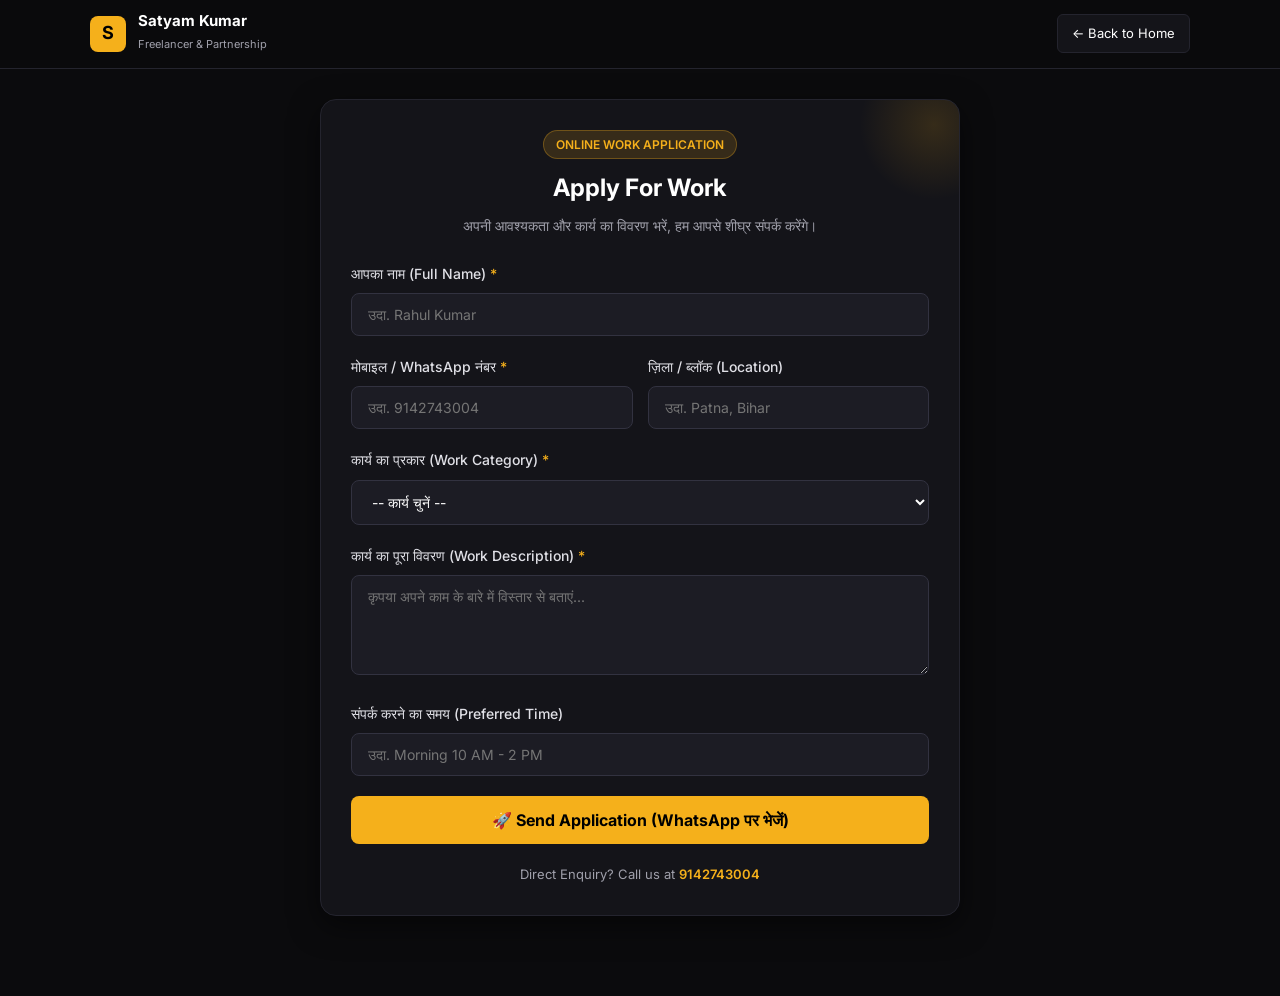
==== apply.html @ f55ca883 "Create apply.html" ====
<!DOCTYPE html>
<html lang="hi">
<head>
  <meta charset="UTF-8">
  <meta name="viewport" content="width=device-width, initial-scale=1.0, viewport-fit=cover">
  <meta name="theme-color" content="#f5b01b">
  <title>Apply For Work | Satyam Kumar - Freelancer & Partnership Services</title>
  <link rel="preconnect" href="https://fonts.googleapis.com">
  <link rel="preconnect" href="https://fonts.gstatic.com" crossorigin>
  <link href="https://fonts.googleapis.com/css2?family=Inter:wght@400;500;600;700&display=swap" rel="stylesheet">
  <style>
    :root {
      --bg-dark: #0b0b0d;
      --card-bg: #141419;
      --card-border: #24242e;
      --accent-yellow: #f5b01b;
      --accent-hover: #d99a12;
      --text-white: #ffffff;
      --text-muted: #a0a0ab;
      --input-bg: #1c1c24;
      --input-border: #323240;
    }

    * {
      box-sizing: border-box;
      margin: 0;
      padding: 0;
      font-family: 'Inter', sans-serif;
    }

    body {
      background-color: var(--bg-dark);
      color: var(--text-white);
      line-height: 1.6;
      min-height: 100vh;
      display: flex;
      flex-direction: column;
    }

    /* Header */
    .header {
      background: rgba(11, 11, 13, 0.9);
      backdrop-filter: blur(10px);
      border-bottom: 1px solid var(--card-border);
      position: sticky;
      top: 0;
      z-index: 100;
      padding: 12px 20px;
    }

    .nav-container {
      max-width: 1100px;
      margin: 0 auto;
      display: flex;
      justify-content: space-between;
      align-items: center;
    }

    .brand {
      display: flex;
      align-items: center;
      gap: 12px;
      text-decoration: none;
      color: var(--text-white);
    }

    .brand-logo {
      background: var(--accent-yellow);
      color: #000;
      font-weight: 700;
      font-size: 18px;
      width: 36px;
      height: 36px;
      border-radius: 8px;
      display: flex;
      align-items: center;
      justify-content: center;
    }

    .brand-text strong {
      display: block;
      font-size: 15px;
      line-height: 1.2;
    }

    .brand-text small {
      color: var(--text-muted);
      font-size: 11px;
    }

    .back-btn {
      color: var(--text-white);
      text-decoration: none;
      font-size: 13px;
      padding: 8px 14px;
      border-radius: 6px;
      background: var(--card-bg);
      border: 1px solid var(--card-border);
      transition: 0.2s;
    }

    .back-btn:hover {
      border-color: var(--accent-yellow);
      color: var(--accent-yellow);
    }

    /* Main Container */
    .main-container {
      max-width: 680px;
      margin: 30px auto;
      padding: 0 20px 50px;
      width: 100%;
    }

    .form-card {
      background: var(--card-bg);
      border: 1px solid var(--card-border);
      border-radius: 16px;
      padding: 30px;
      box-shadow: 0 10px 30px rgba(0,0,0,0.5);
      position: relative;
      overflow: hidden;
    }

    .form-card::before {
      content: '';
      position: absolute;
      top: -50px;
      right: -50px;
      width: 150px;
      height: 150px;
      background: radial-gradient(circle, rgba(245,176,27,0.15) 0%, transparent 70%);
      pointer-events: none;
    }

    .form-header {
      margin-bottom: 25px;
      text-align: center;
    }

    .badge {
      display: inline-block;
      background: rgba(245, 176, 27, 0.15);
      color: var(--accent-yellow);
      font-size: 12px;
      font-weight: 600;
      padding: 4px 12px;
      border-radius: 20px;
      margin-bottom: 10px;
      border: 1px solid rgba(245, 176, 27, 0.3);
    }

    .form-header h1 {
      font-size: 24px;
      font-weight: 700;
      margin-bottom: 8px;
    }

    .form-header p {
      color: var(--text-muted);
      font-size: 14px;
    }

    /* Form Styling */
    .form-group {
      margin-bottom: 20px;
    }

    .form-group label {
      display: block;
      font-size: 14px;
      font-weight: 500;
      margin-bottom: 8px;
      color: #e0e0e6;
    }

    .form-group label span {
      color: var(--accent-yellow);
    }

    .form-control {
      width: 100%;
      padding: 12px 16px;
      background: var(--input-bg);
      border: 1px solid var(--input-border);
      border-radius: 8px;
      color: var(--text-white);
      font-size: 14px;
      outline: none;
      transition: 0.2s;
    }

    .form-control:focus {
      border-color: var(--accent-yellow);
      box-shadow: 0 0 0 3px rgba(245, 176, 27, 0.15);
    }

    select.form-control option {
      background: #181820;
      color: var(--text-white);
    }

    textarea.form-control {
      resize: vertical;
      min-height: 100px;
    }

    .grid-2 {
      display: grid;
      grid-template-columns: 1fr 1fr;
      gap: 15px;
    }

    @media (max-width: 600px) {
      .grid-2 {
        grid-template-columns: 1fr;
      }
      .form-card {
        padding: 20px;
      }
    }

    /* Submit Button */
    .btn-submit {
      width: 100%;
      background: var(--accent-yellow);
      color: #000;
      font-weight: 700;
      font-size: 16px;
      padding: 14px;
      border: none;
      border-radius: 8px;
      cursor: pointer;
      transition: 0.2s;
      display: flex;
      align-items: center;
      justify-content: center;
      gap: 8px;
      margin-top: 10px;
    }

    .btn-submit:hover {
      background: var(--accent-hover);
      transform: translateY(-1px);
    }

    .footer-note {
      text-align: center;
      margin-top: 20px;
      font-size: 13px;
      color: var(--text-muted);
    }

    .footer-note a {
      color: var(--accent-yellow);
      text-decoration: none;
      font-weight: 600;
    }
  </style>
</head>
<body>

  <!-- Header -->
  <header class="header">
    <div class="nav-container">
      <a href="index.html" class="brand">
        <div class="brand-logo">S</div>
        <div class="brand-text">
          <strong>Satyam Kumar</strong>
          <small>Freelancer & Partnership</small>
        </div>
      </a>
      <a href="index.html" class="back-btn">← Back to Home</a>
    </div>
  </header>

  <!-- Form Container -->
  <main class="main-container">
    <div class="form-card">
      <div class="form-header">
        <span class="badge">ONLINE WORK APPLICATION</span>
        <h1>Apply For Work</h1>
        <p>अपनी आवश्यकता और कार्य का विवरण भरें, हम आपसे शीघ्र संपर्क करेंगे।</p>
      </div>

      <form id="workForm" onsubmit="submitForm(event)">
        <!-- Name -->
        <div class="form-group">
          <label for="fullName">आपका नाम (Full Name) <span>*</span></label>
          <input type="text" id="fullName" class="form-control" placeholder="उदा. Rahul Kumar" required>
        </div>

        <!-- Contact & Location -->
        <div class="grid-2">
          <div class="form-group">
            <label for="phone">मोबाइल / WhatsApp नंबर <span>*</span></label>
            <input type="tel" id="phone" class="form-control" placeholder="उदा. 9142743004" required>
          </div>

          <div class="form-group">
            <label for="district">ज़िला / ब्लॉक (Location)</label>
            <input type="text" id="district" class="form-control" placeholder="उदा. Patna, Bihar">
          </div>
        </div>

        <!-- Work Category -->
        <div class="form-group">
          <label for="workCategory">कार्य का प्रकार (Work Category) <span>*</span></label>
          <select id="workCategory" class="form-control" required>
            <option value="" disabled selected>-- कार्य चुनें --</option>
            <option value="Court Related Work">⚖️ Court Related Work (कोर्ट संबंधित कार्य)</option>
            <option value="Bihar Block Related Work">🏛️ Bihar Block Related Work (ब्लॉक संबंधित कार्य)</option>
            <option value="School Management & Administration">🏫 School Management & Administration</option>
            <option value="Documents & Office Work">📄 Documents & Office Work</option>
            <option value="Freelancer Work">💼 Freelancer Work / Projects</option>
            <option value="Partnership Services">🤝 Partnership Services</option>
            <option value="Other Work">❓ Any Other Work (अन्य कार्य)</option>
          </select>
        </div>

        <!-- Work Details -->
        <div class="form-group">
          <label for="workDetails">कार्य का पूरा विवरण (Work Description) <span>*</span></label>
          <textarea id="workDetails" class="form-control" placeholder="कृपया अपने काम के बारे में विस्तार से बताएं..." required></textarea>
        </div>

        <!-- Preferred Time -->
        <div class="form-group">
          <label for="contactTime">संपर्क करने का समय (Preferred Time)</label>
          <input type="text" id="contactTime" class="form-control" placeholder="उदा. Morning 10 AM - 2 PM">
        </div>

        <!-- Submit Button -->
        <button type="submit" class="btn-submit">
          🚀 Send Application (WhatsApp पर भेजें)
        </button>
      </form>

      <div class="footer-note">
        Direct Enquiry? Call us at <a href="tel:9142743004">9142743004</a>
      </div>
    </div>
  </main>

  <script>
    function submitForm(event) {
      event.preventDefault();
      
      const name = document.getElementById('fullName').value;
      const phone = document.getElementById('phone').value;
      const district = document.getElementById('district').value || 'Not specified';
      const category = document.getElementById('workCategory').value;
      const details = document.getElementById('workDetails').value;
      const time = document.getElementById('contactTime').value || 'Anytime';

      // WhatsApp message structure
      const message = `*New Work Application*%0A%0A` +
                      `*Name:* ${encodeURIComponent(name)}%0A` +
                      `*Phone:* ${encodeURIComponent(phone)}%0A` +
                      `*Location:* ${encodeURIComponent(district)}%0A` +
                      `*Category:* ${encodeURIComponent(category)}%0A` +
                      `*Preferred Time:* ${encodeURIComponent(time)}%0A%0A` +
                      `*Work Description:*%0A${encodeURIComponent(details)}`;

      const targetPhone = '919142743004';
      
      // Open WhatsApp with pre-filled details
      window.open(`https://wa.me/${targetPhone}?text=${message}`, '_blank');
    }
  </script>

</body>
</html>
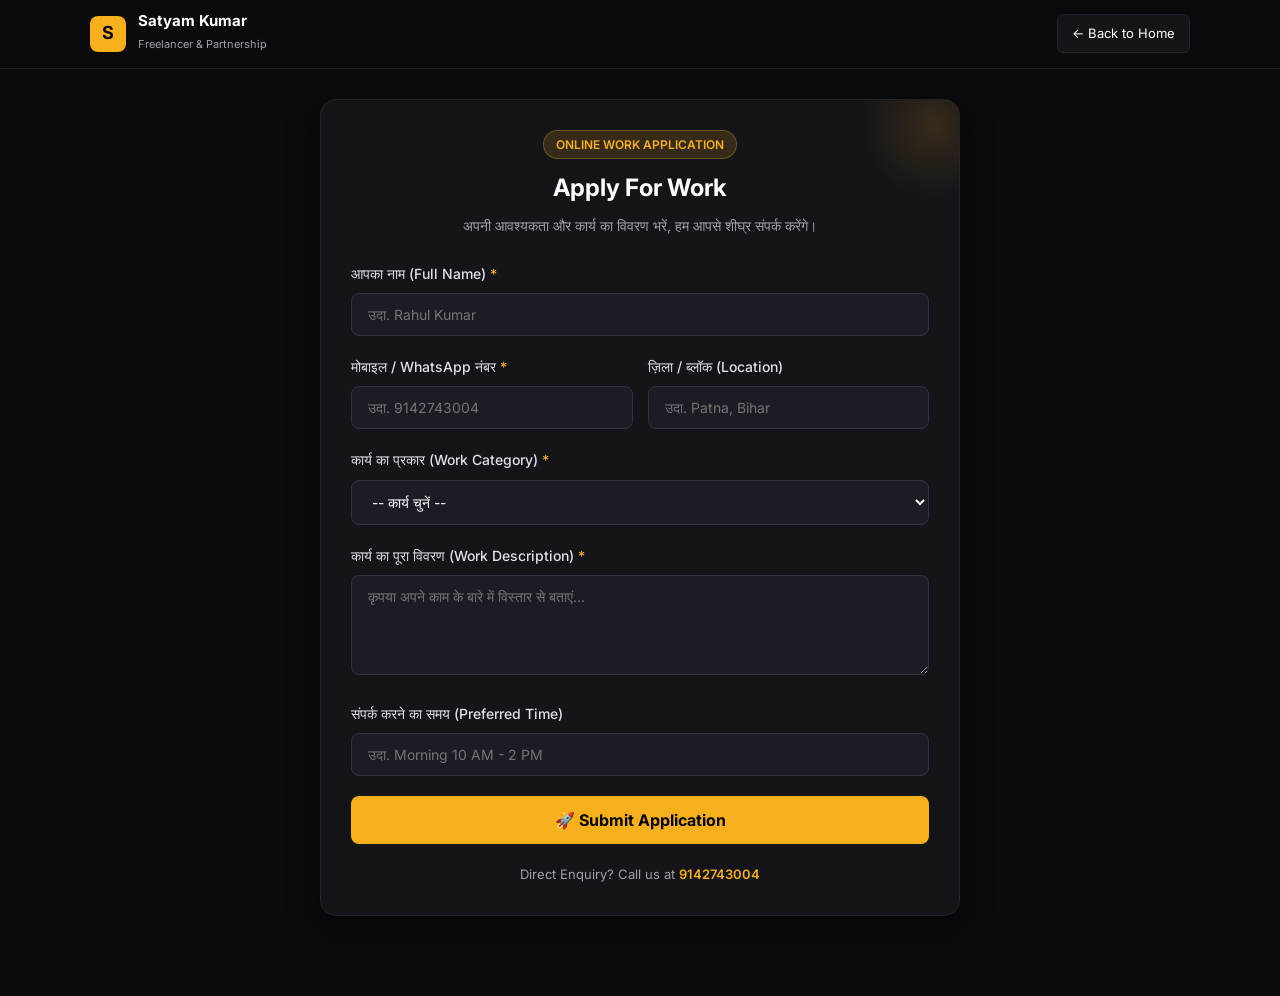
==== commit 7c796070: "Update apply.html" ====
--- a/apply.html
+++ b/apply.html
@@ -283,30 +283,36 @@
         <p>अपनी आवश्यकता और कार्य का विवरण भरें, हम आपसे शीघ्र संपर्क करेंगे।</p>
       </div>
 
-      <form id="workForm" onsubmit="submitForm(event)">
+      <form id="workForm">
+        <!-- Web3Forms Access Key Place Here -->
+        <input type="hidden" name="access_key" value="8774b977-a8b3-4a05-8098-0590e9ea77d8">
+        
+        <!-- Form Subject for Email -->
+        <input type="hidden" name="subject" value="New Work Application from Website">
+
         <!-- Name -->
         <div class="form-group">
           <label for="fullName">आपका नाम (Full Name) <span>*</span></label>
-          <input type="text" id="fullName" class="form-control" placeholder="उदा. Rahul Kumar" required>
+          <input type="text" name="Name" id="fullName" class="form-control" placeholder="उदा. Rahul Kumar" required>
         </div>
 
         <!-- Contact & Location -->
         <div class="grid-2">
           <div class="form-group">
             <label for="phone">मोबाइल / WhatsApp नंबर <span>*</span></label>
-            <input type="tel" id="phone" class="form-control" placeholder="उदा. 9142743004" required>
+            <input type="tel" name="Mobile" id="phone" class="form-control" placeholder="उदा. 9142743004" required>
           </div>
 
           <div class="form-group">
             <label for="district">ज़िला / ब्लॉक (Location)</label>
-            <input type="text" id="district" class="form-control" placeholder="उदा. Patna, Bihar">
+            <input type="text" name="Location" id="district" class="form-control" placeholder="उदा. Patna, Bihar">
           </div>
         </div>
 
         <!-- Work Category -->
         <div class="form-group">
           <label for="workCategory">कार्य का प्रकार (Work Category) <span>*</span></label>
-          <select id="workCategory" class="form-control" required>
+          <select name="Category" id="workCategory" class="form-control" required>
             <option value="" disabled selected>-- कार्य चुनें --</option>
             <option value="Court Related Work">⚖️ Court Related Work (कोर्ट संबंधित कार्य)</option>
             <option value="Bihar Block Related Work">🏛️ Bihar Block Related Work (ब्लॉक संबंधित कार्य)</option>
@@ -321,20 +327,23 @@
         <!-- Work Details -->
         <div class="form-group">
           <label for="workDetails">कार्य का पूरा विवरण (Work Description) <span>*</span></label>
-          <textarea id="workDetails" class="form-control" placeholder="कृपया अपने काम के बारे में विस्तार से बताएं..." required></textarea>
+          <textarea name="Work_Description" id="workDetails" class="form-control" placeholder="कृपया अपने काम के बारे में विस्तार से बताएं..." required></textarea>
         </div>
 
         <!-- Preferred Time -->
         <div class="form-group">
           <label for="contactTime">संपर्क करने का समय (Preferred Time)</label>
-          <input type="text" id="contactTime" class="form-control" placeholder="उदा. Morning 10 AM - 2 PM">
+          <input type="text" name="Preferred_Time" id="contactTime" class="form-control" placeholder="उदा. Morning 10 AM - 2 PM">
         </div>
 
         <!-- Submit Button -->
-        <button type="submit" class="btn-submit">
-          🚀 Send Application (WhatsApp पर भेजें)
+        <button type="submit" id="submitBtn" class="btn-submit">
+          🚀 Submit Application
         </button>
       </form>
+
+      <!-- On-screen Success / Error Message -->
+      <div id="statusMsg" style="display:none; margin-top: 20px; text-align: center; font-weight: 600; padding: 15px; border-radius: 8px;"></div>
 
       <div class="footer-note">
         Direct Enquiry? Call us at <a href="tel:9142743004">9142743004</a>
@@ -343,32 +352,58 @@
   </main>
 
   <script>
-    function submitForm(event) {
-      event.preventDefault();
+    const form = document.getElementById('workForm');
+    const statusMsg = document.getElementById('statusMsg');
+    const submitBtn = document.getElementById('submitBtn');
+
+    form.addEventListener('submit', function(e) {
+      e.preventDefault();
       
-      const name = document.getElementById('fullName').value;
-      const phone = document.getElementById('phone').value;
-      const district = document.getElementById('district').value || 'Not specified';
-      const category = document.getElementById('workCategory').value;
-      const details = document.getElementById('workDetails').value;
-      const time = document.getElementById('contactTime').value || 'Anytime';
-
-      // WhatsApp message structure
-      const message = `*New Work Application*%0A%0A` +
-                      `*Name:* ${encodeURIComponent(name)}%0A` +
-                      `*Phone:* ${encodeURIComponent(phone)}%0A` +
-                      `*Location:* ${encodeURIComponent(district)}%0A` +
-                      `*Category:* ${encodeURIComponent(category)}%0A` +
-                      `*Preferred Time:* ${encodeURIComponent(time)}%0A%0A` +
-                      `*Work Description:*%0A${encodeURIComponent(details)}`;
-
-      const targetPhone = '919142743004';
-      
-      // Open WhatsApp with pre-filled details
-      window.open(`https://wa.me/${targetPhone}?text=${message}`, '_blank');
-    }
+      submitBtn.innerText = "Submitting Application...";
+      submitBtn.disabled = true;
+
+      const formData = new FormData(form);
+      const object = Object.fromEntries(formData);
+      const json = JSON.stringify(object);
+
+      fetch('https://api.web3forms.com/submit', {
+        method: 'POST',
+        headers: {
+          'Content-Type': 'application/json',
+          'Accept': 'application/json'
+        },
+        body: json
+      })
+      .then(async (response) => {
+        let res = await response.json();
+        if (response.status == 200) {
+          statusMsg.style.display = "block";
+          statusMsg.style.background = "rgba(34, 197, 94, 0.2)";
+          statusMsg.style.color = "#4ade80";
+          statusMsg.style.border = "1px solid #22c55e";
+          statusMsg.innerHTML = "🎉 आपका आवेदन सफलतापूर्वक जमा हो गया है! हम आपसे शीघ्र संपर्क करेंगे।";
+          form.reset();
+        } else {
+          statusMsg.style.display = "block";
+          statusMsg.style.background = "rgba(239, 68, 68, 0.2)";
+          statusMsg.style.color = "#f87171";
+          statusMsg.style.border = "1px solid #ef4444";
+          statusMsg.innerHTML = "❌ आवेदन जमा नहीं हो पाया। कृपया पुनः प्रयास करें।";
+        }
+      })
+      .catch(error => {
+        statusMsg.style.display = "block";
+        statusMsg.style.background = "rgba(239, 68, 68, 0.2)";
+        statusMsg.style.color = "#f87171";
+        statusMsg.style.border = "1px solid #ef4444";
+        statusMsg.innerHTML = "❌ सर्वर समस्या। कृपया कुछ समय बाद प्रयास करें।";
+      })
+      .then(() => {
+        submitBtn.innerText = "🚀 Submit Application";
+        submitBtn.disabled = false;
+      });
+    });
   </script>
 
 </body>
 </html>
-
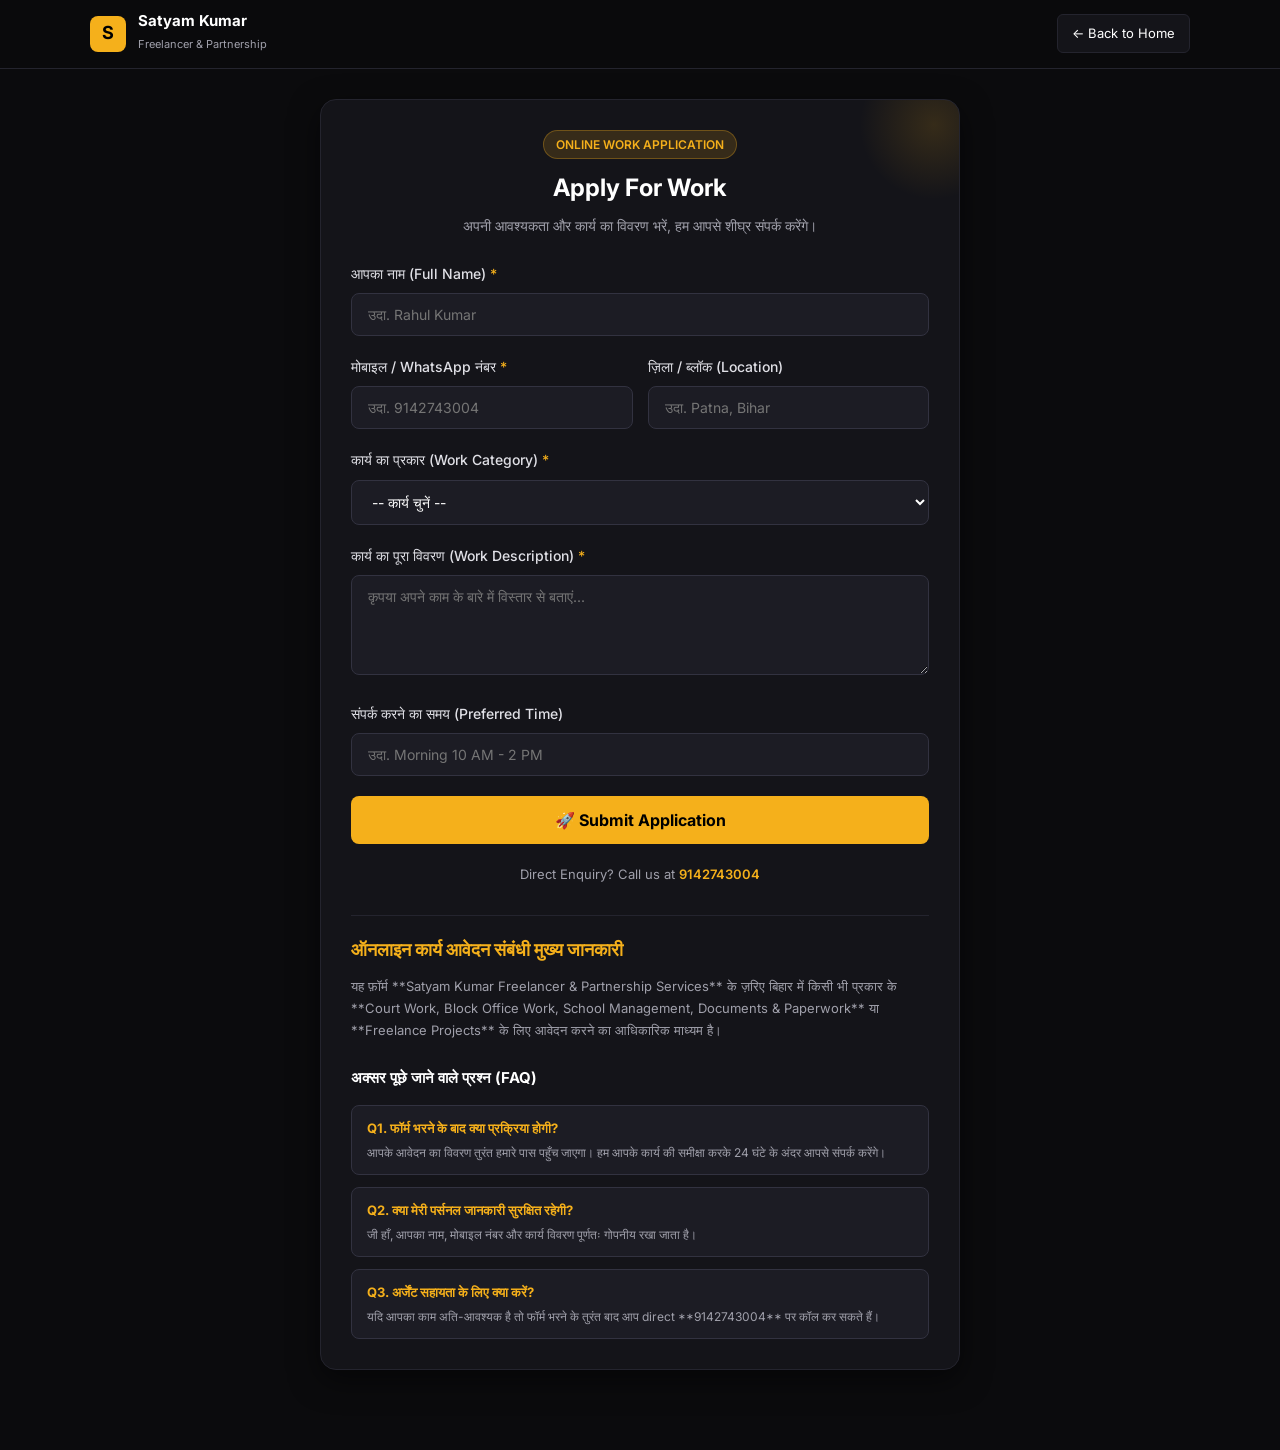
==== commit db2fa537: "Update apply.html" ====
--- a/apply.html
+++ b/apply.html
@@ -348,6 +348,35 @@
       <div class="footer-note">
         Direct Enquiry? Call us at <a href="tel:9142743004">9142743004</a>
       </div>
+            <!-- SEO & FAQ Section for Apply Page -->
+      <div style="margin-top: 30px; border-top: 1px solid var(--card-border); pt-20; padding-top: 20px;">
+        
+        <h2 style="color: var(--accent-yellow); font-size: 18px; margin-bottom: 10px;">ऑनलाइन कार्य आवेदन संबंधी मुख्य जानकारी</h2>
+        <p style="color: var(--text-muted); font-size: 13px; line-height: 1.7; margin-bottom: 25px;">
+          यह फ़ॉर्म **Satyam Kumar Freelancer & Partnership Services** के ज़रिए बिहार में किसी भी प्रकार के **Court Work, Block Office Work, School Management, Documents & Paperwork** या **Freelance Projects** के लिए आवेदन करने का आधिकारिक माध्यम है।
+        </p>
+
+        <h3 style="color: var(--text-white); font-size: 15px; margin-bottom: 15px;">अक्सर पूछे जाने वाले प्रश्न (FAQ)</h3>
+
+        <div style="display: grid; gap: 12px;">
+          <div style="background: var(--input-bg); padding: 12px 15px; border-radius: 8px; border: 1px solid var(--input-border);">
+            <h4 style="color: var(--accent-yellow); font-size: 13px; margin-bottom: 4px;">Q1. फॉर्म भरने के बाद क्या प्रक्रिया होगी?</h4>
+            <p style="color: var(--text-muted); font-size: 12px;">आपके आवेदन का विवरण तुरंत हमारे पास पहुँच जाएगा। हम आपके कार्य की समीक्षा करके 24 घंटे के अंदर आपसे संपर्क करेंगे।</p>
+          </div>
+
+          <div style="background: var(--input-bg); padding: 12px 15px; border-radius: 8px; border: 1px solid var(--input-border);">
+            <h4 style="color: var(--accent-yellow); font-size: 13px; margin-bottom: 4px;">Q2. क्या मेरी पर्सनल जानकारी सुरक्षित रहेगी?</h4>
+            <p style="color: var(--text-muted); font-size: 12px;">जी हाँ, आपका नाम, मोबाइल नंबर और कार्य विवरण पूर्णतः गोपनीय रखा जाता है।</p>
+          </div>
+
+          <div style="background: var(--input-bg); padding: 12px 15px; border-radius: 8px; border: 1px solid var(--input-border);">
+            <h4 style="color: var(--accent-yellow); font-size: 13px; margin-bottom: 4px;">Q3. अर्जेंट सहायता के लिए क्या करें?</h4>
+            <p style="color: var(--text-muted); font-size: 12px;">यदि आपका काम अति-आवश्यक है तो फॉर्म भरने के तुरंत बाद आप direct **9142743004** पर कॉल कर सकते हैं।</p>
+          </div>
+        </div>
+
+      </div>
+      
     </div>
   </main>
 
